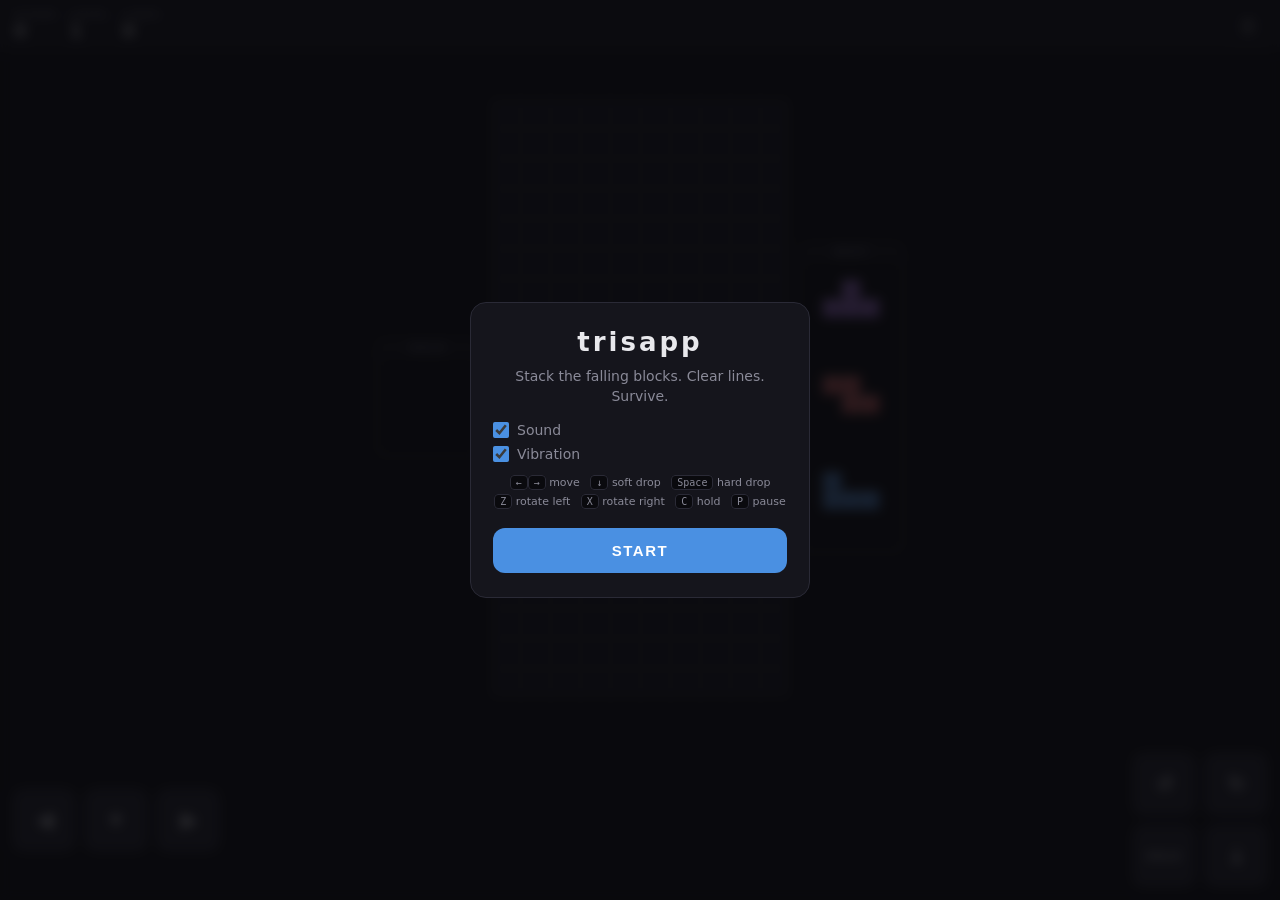
==== src/index.html @ a1db8b9d "Replace trisapp wrapper with vanilla JS falling-block puzzle game The trisapp wasm build relies on p" ====
<!doctype html>
<html lang="en">
<head>
  <meta charset="utf-8">
  <meta name="viewport" content="width=device-width,initial-scale=1,viewport-fit=cover,user-scalable=no,maximum-scale=1">
  <title>trisapp</title>

  <meta name="theme-color" content="#0a0a0e">
  <meta name="color-scheme" content="dark">
  <meta name="apple-mobile-web-app-capable" content="yes">
  <meta name="apple-mobile-web-app-status-bar-style" content="black-translucent">
  <meta name="apple-mobile-web-app-title" content="trisapp">
  <meta name="mobile-web-app-capable" content="yes">
  <meta name="format-detection" content="telephone=no">

  <link rel="manifest" href="manifest.webmanifest">
  <link rel="apple-touch-icon" href="icons/icon-180.png">
  <link rel="apple-touch-icon" sizes="180x180" href="icons/icon-180.png">
  <link rel="icon" href="icons/icon-192.png">

  <link rel="stylesheet" href="style.css">
  <script src="register-sw.js"></script>
</head>
<body>
  <div id="app">
    <header id="status">
      <div class="stat"><span class="label">SCORE</span><span id="score">0</span></div>
      <div class="stat"><span class="label">LEVEL</span><span id="level">1</span></div>
      <div class="stat"><span class="label">LINES</span><span id="lines">0</span></div>
      <button id="menu-btn" type="button" aria-label="Menu">☰</button>
    </header>

    <main id="play">
      <aside id="side-left">
        <div class="panel">
          <div class="panel-label">HOLD</div>
          <canvas id="hold" width="96" height="96"></canvas>
        </div>
      </aside>

      <div id="board-wrap">
        <canvas id="board"></canvas>
      </div>

      <aside id="side-right">
        <div class="panel">
          <div class="panel-label">NEXT</div>
          <canvas id="next" width="96" height="288"></canvas>
        </div>
      </aside>
    </main>

    <footer id="controls">
      <div class="dpad">
        <button class="btn" type="button" data-key="left"  aria-label="Left">◀</button>
        <button class="btn" type="button" data-key="down"  aria-label="Soft drop">▼</button>
        <button class="btn" type="button" data-key="right" aria-label="Right">▶</button>
      </div>
      <div class="actions">
        <button class="btn" type="button" data-key="rotate-ccw" aria-label="Rotate left">↺</button>
        <button class="btn" type="button" data-key="rotate-cw"  aria-label="Rotate right">↻</button>
        <button class="btn small" type="button" data-key="hold" aria-label="Hold">HOLD</button>
        <button class="btn"       type="button" data-key="hard-drop" aria-label="Hard drop">⤓</button>
      </div>
    </footer>

    <div id="overlay" class="hidden" aria-hidden="true">
      <div class="overlay-card">
        <h2 id="overlay-title">trisapp</h2>
        <p id="overlay-message">Stack the falling blocks. Clear lines. Survive.</p>
        <div class="overlay-stats hidden" id="overlay-stats">
          <div><span class="label">SCORE</span><span id="final-score">0</span></div>
          <div><span class="label">LINES</span><span id="final-lines">0</span></div>
          <div><span class="label">LEVEL</span><span id="final-level">1</span></div>
        </div>
        <div class="settings">
          <label><input type="checkbox" id="sound-toggle" checked> Sound</label>
          <label><input type="checkbox" id="vibrate-toggle" checked> Vibration</label>
        </div>
        <div class="hint">
          <kbd>←</kbd><kbd>→</kbd> move &nbsp; <kbd>↓</kbd> soft drop &nbsp; <kbd>Space</kbd> hard drop<br>
          <kbd>Z</kbd> rotate left &nbsp; <kbd>X</kbd> rotate right &nbsp; <kbd>C</kbd> hold &nbsp; <kbd>P</kbd> pause
        </div>
        <button id="overlay-action" type="button">START</button>
      </div>
    </div>
  </div>

  <script src="game.js" defer></script>
</body>
</html>
---- src/style.css ----
:root {
  --bg: #0a0a0e;
  --panel: #15151c;
  --panel-2: #1a1a22;
  --line: #2a2a36;
  --text: #e8e8ec;
  --dim: #8a8a98;
  --accent: #4a90e2;
}

* { box-sizing: border-box; margin: 0; padding: 0; }

html, body {
  height: 100%;
  background: var(--bg);
  color: var(--text);
  font-family: -apple-system, BlinkMacSystemFont, system-ui, sans-serif;
  -webkit-user-select: none;
  user-select: none;
  -webkit-touch-callout: none;
  touch-action: manipulation;
  overflow: hidden;
  overscroll-behavior: none;
}

#app {
  display: flex;
  flex-direction: column;
  height: 100dvh;
  padding: env(safe-area-inset-top) env(safe-area-inset-right)
           env(safe-area-inset-bottom) env(safe-area-inset-left);
  gap: 6px;
}

/* ---------- status bar ---------- */
header#status {
  display: flex;
  align-items: center;
  gap: 12px;
  padding: 8px 14px;
  background: var(--panel);
}
.stat { display: flex; flex-direction: column; line-height: 1.1; }
.label {
  font-size: 9px;
  letter-spacing: 2px;
  color: var(--dim);
  font-weight: 700;
}
#score, #level, #lines { font-size: 18px; font-weight: 700; font-variant-numeric: tabular-nums; }
#menu-btn {
  margin-left: auto;
  background: transparent;
  border: 1px solid var(--line);
  color: var(--text);
  width: 36px; height: 36px;
  border-radius: 8px;
  font-size: 16px;
  cursor: pointer;
}
#menu-btn:active { background: var(--line); }

/* ---------- play area ---------- */
main#play {
  flex: 1;
  display: flex;
  align-items: center;
  justify-content: center;
  gap: 8px;
  padding: 0 8px;
  min-height: 0;
}
aside { display: flex; flex-direction: column; gap: 8px; }
.panel {
  background: var(--panel);
  border-radius: 10px;
  padding: 6px;
}
.panel-label {
  font-size: 9px;
  letter-spacing: 2px;
  color: var(--dim);
  text-align: center;
  margin-bottom: 4px;
  font-weight: 700;
}
.panel canvas { display: block; }

#board-wrap {
  height: 100%;
  display: flex;
  align-items: center;
  justify-content: center;
  flex: 0 1 auto;
}
#board {
  display: block;
  background: var(--panel-2);
  border-radius: 6px;
  image-rendering: pixelated;
  image-rendering: crisp-edges;
  /* sized in JS to maintain 1:2 aspect and fit container */
  max-height: 100%;
  max-width: 100%;
}

/* ---------- controls ---------- */
footer#controls {
  display: flex;
  justify-content: space-between;
  align-items: center;
  gap: 12px;
  padding: 8px 12px 12px;
}
.dpad, .actions {
  display: grid;
  gap: 8px;
}
.dpad {
  grid-template-columns: repeat(3, 1fr);
}
.actions {
  grid-template-columns: repeat(2, 1fr);
}
.btn {
  background: var(--line);
  color: var(--text);
  border: none;
  border-radius: 12px;
  width: 56px; height: 56px;
  font-size: 20px;
  font-weight: 600;
  display: flex;
  align-items: center;
  justify-content: center;
  -webkit-tap-highlight-color: transparent;
  touch-action: manipulation;
  cursor: pointer;
  transition: transform 60ms ease, background 60ms ease;
}
.btn.small { font-size: 11px; letter-spacing: 1px; }
.btn:active, .btn.active {
  background: var(--accent);
  transform: scale(0.94);
}

/* slightly wider screens: bigger buttons */
@media (min-width: 420px) {
  .btn { width: 64px; height: 64px; }
}

/* ---------- overlay ---------- */
#overlay {
  position: fixed;
  inset: 0;
  background: rgba(10, 10, 14, 0.85);
  backdrop-filter: blur(6px);
  -webkit-backdrop-filter: blur(6px);
  display: flex;
  align-items: center;
  justify-content: center;
  z-index: 100;
  padding: 20px;
}
#overlay.hidden { display: none; }
.overlay-card {
  background: var(--panel);
  padding: 24px 22px;
  border-radius: 16px;
  max-width: 340px;
  width: 100%;
  text-align: center;
  border: 1px solid var(--line);
}
.overlay-card h2 {
  font-size: 26px;
  letter-spacing: 3px;
  margin-bottom: 10px;
}
.overlay-card p { color: var(--dim); margin-bottom: 14px; font-size: 14px; line-height: 1.4; }
.overlay-stats {
  display: grid;
  grid-template-columns: repeat(3, 1fr);
  gap: 8px;
  margin: 14px 0;
  padding: 12px;
  background: var(--bg);
  border-radius: 10px;
}
.overlay-stats.hidden { display: none; }
.overlay-stats div { display: flex; flex-direction: column; gap: 4px; }
.overlay-stats span:last-child { font-size: 20px; font-weight: 700; font-variant-numeric: tabular-nums; }
.settings {
  text-align: left;
  margin: 16px 0 12px;
  display: flex;
  flex-direction: column;
  gap: 8px;
  font-size: 14px;
  color: var(--dim);
}
.settings label { display: flex; align-items: center; gap: 8px; cursor: pointer; }
.settings input[type="checkbox"] { accent-color: var(--accent); width: 16px; height: 16px; }
.hint {
  font-size: 11px;
  color: var(--dim);
  line-height: 1.7;
  margin: 6px 0 16px;
}
.hint kbd {
  background: var(--bg);
  border: 1px solid var(--line);
  border-radius: 4px;
  padding: 1px 5px;
  font-family: ui-monospace, monospace;
  font-size: 10px;
}
@media (hover: none) { .hint { display: none; } }
#overlay-action {
  background: var(--accent);
  color: white;
  border: none;
  padding: 14px 24px;
  border-radius: 12px;
  font-size: 15px;
  font-weight: 700;
  letter-spacing: 1.5px;
  width: 100%;
  cursor: pointer;
}
#overlay-action:active { transform: scale(0.98); filter: brightness(0.9); }

/* ---------- landscape: stack controls on sides of board ---------- */
@media (orientation: landscape) and (max-height: 500px) {
  #app { gap: 4px; }
  header#status { padding: 4px 10px; }
  footer#controls { padding: 4px 8px 6px; }
  .btn { width: 48px; height: 48px; font-size: 16px; }
}
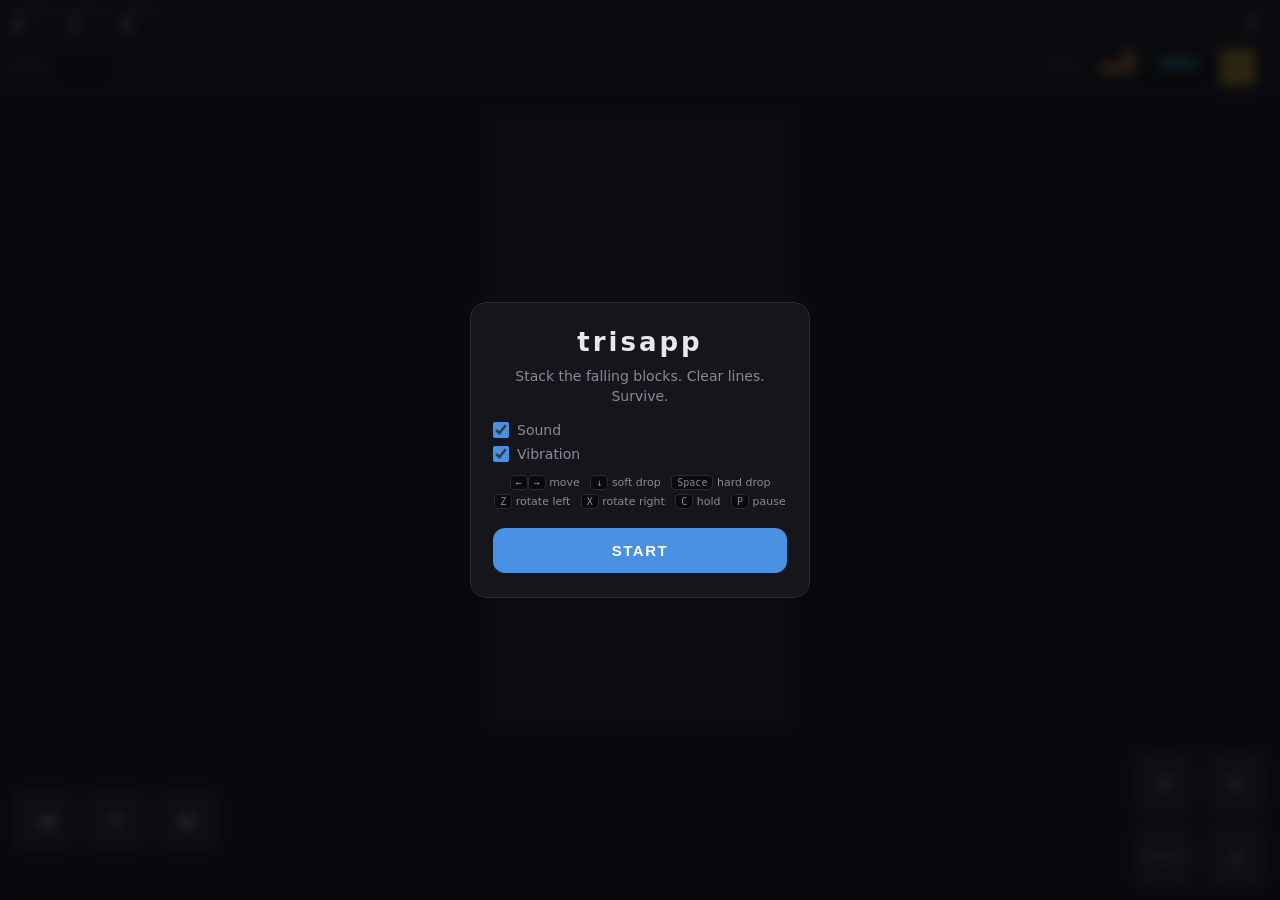
==== commit bfe112ff: "Give the board the full play-area width Move HOLD and NEXT out of left/right side panels into a comp" ====
--- a/src/index.html
+++ b/src/index.html
@@ -24,30 +24,26 @@
 <body>
   <div id="app">
     <header id="status">
-      <div class="stat"><span class="label">SCORE</span><span id="score">0</span></div>
-      <div class="stat"><span class="label">LEVEL</span><span id="level">1</span></div>
-      <div class="stat"><span class="label">LINES</span><span id="lines">0</span></div>
-      <button id="menu-btn" type="button" aria-label="Menu">☰</button>
+      <div class="status-row main-row">
+        <div class="stat"><span class="label">SCORE</span><span id="score">0</span></div>
+        <div class="stat"><span class="label">LEVEL</span><span id="level">1</span></div>
+        <div class="stat"><span class="label">LINES</span><span id="lines">0</span></div>
+        <button id="menu-btn" type="button" aria-label="Menu">☰</button>
+      </div>
+      <div class="status-row preview-row">
+        <div class="preview-group">
+          <span class="panel-label">HOLD</span>
+          <canvas id="hold" width="60" height="40"></canvas>
+        </div>
+        <div class="preview-group preview-next">
+          <span class="panel-label">NEXT</span>
+          <canvas id="next" width="180" height="40"></canvas>
+        </div>
+      </div>
     </header>
 
     <main id="play">
-      <aside id="side-left">
-        <div class="panel">
-          <div class="panel-label">HOLD</div>
-          <canvas id="hold" width="96" height="96"></canvas>
-        </div>
-      </aside>
-
-      <div id="board-wrap">
-        <canvas id="board"></canvas>
-      </div>
-
-      <aside id="side-right">
-        <div class="panel">
-          <div class="panel-label">NEXT</div>
-          <canvas id="next" width="96" height="288"></canvas>
-        </div>
-      </aside>
+      <canvas id="board"></canvas>
     </main>
 
     <footer id="controls">
--- a/src/style.css
+++ b/src/style.css
@@ -34,64 +34,59 @@
 
 /* ---------- status bar ---------- */
 header#status {
+  background: var(--panel);
+  padding: 6px 12px;
+  display: flex;
+  flex-direction: column;
+  gap: 4px;
+}
+.status-row {
   display: flex;
   align-items: center;
   gap: 12px;
-  padding: 8px 14px;
-  background: var(--panel);
-}
-.stat { display: flex; flex-direction: column; line-height: 1.1; }
+}
+.main-row .stat { display: flex; flex-direction: column; line-height: 1.05; }
 .label {
   font-size: 9px;
   letter-spacing: 2px;
   color: var(--dim);
   font-weight: 700;
 }
-#score, #level, #lines { font-size: 18px; font-weight: 700; font-variant-numeric: tabular-nums; }
+#score, #level, #lines { font-size: 17px; font-weight: 700; font-variant-numeric: tabular-nums; }
 #menu-btn {
   margin-left: auto;
   background: transparent;
   border: 1px solid var(--line);
   color: var(--text);
-  width: 36px; height: 36px;
+  width: 32px; height: 32px;
   border-radius: 8px;
   font-size: 16px;
   cursor: pointer;
 }
 #menu-btn:active { background: var(--line); }
 
+.preview-row {
+  border-top: 1px solid var(--line);
+  padding-top: 5px;
+  gap: 10px;
+}
+.preview-group {
+  display: flex;
+  align-items: center;
+  gap: 6px;
+}
+.preview-next { margin-left: auto; }
+.preview-group .panel-label { font-size: 9px; letter-spacing: 2px; color: var(--dim); font-weight: 700; }
+.preview-group canvas { display: block; background: var(--bg); border-radius: 4px; }
+
 /* ---------- play area ---------- */
 main#play {
   flex: 1;
   display: flex;
   align-items: center;
   justify-content: center;
-  gap: 8px;
-  padding: 0 8px;
+  padding: 4px;
   min-height: 0;
-}
-aside { display: flex; flex-direction: column; gap: 8px; }
-.panel {
-  background: var(--panel);
-  border-radius: 10px;
-  padding: 6px;
-}
-.panel-label {
-  font-size: 9px;
-  letter-spacing: 2px;
-  color: var(--dim);
-  text-align: center;
-  margin-bottom: 4px;
-  font-weight: 700;
-}
-.panel canvas { display: block; }
-
-#board-wrap {
-  height: 100%;
-  display: flex;
-  align-items: center;
-  justify-content: center;
-  flex: 0 1 auto;
 }
 #board {
   display: block;
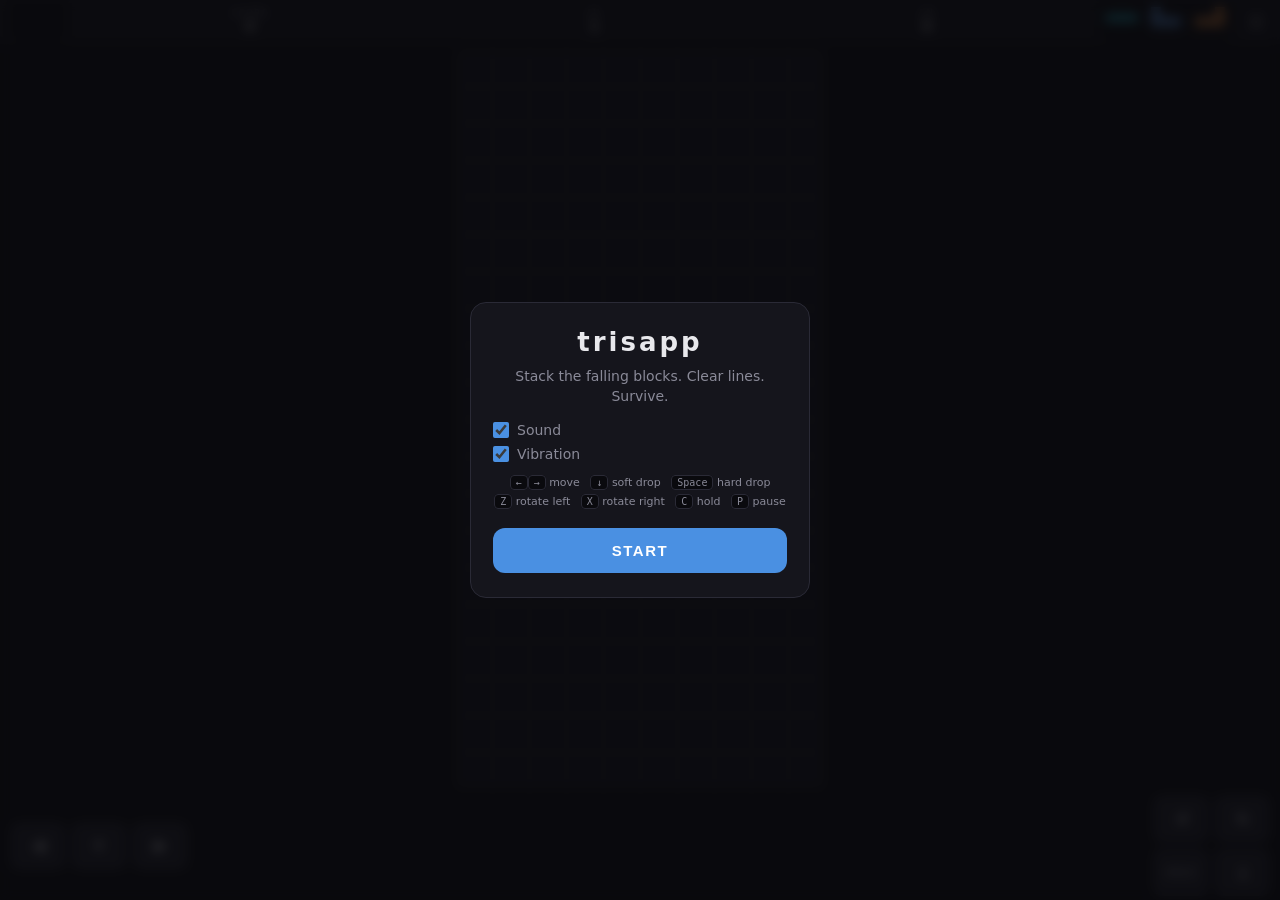
==== commit 1b0f665b: "Compact status + footer to give the board more vertical room Status collapses from a two-row header " ====
--- a/src/index.html
+++ b/src/index.html
@@ -24,22 +24,14 @@
 <body>
   <div id="app">
     <header id="status">
-      <div class="status-row main-row">
+      <canvas id="hold" width="56" height="36" title="Hold"></canvas>
+      <div class="stats">
         <div class="stat"><span class="label">SCORE</span><span id="score">0</span></div>
-        <div class="stat"><span class="label">LEVEL</span><span id="level">1</span></div>
-        <div class="stat"><span class="label">LINES</span><span id="lines">0</span></div>
-        <button id="menu-btn" type="button" aria-label="Menu">☰</button>
+        <div class="stat"><span class="label">LV</span><span id="level">1</span></div>
+        <div class="stat"><span class="label">LN</span><span id="lines">0</span></div>
       </div>
-      <div class="status-row preview-row">
-        <div class="preview-group">
-          <span class="panel-label">HOLD</span>
-          <canvas id="hold" width="60" height="40"></canvas>
-        </div>
-        <div class="preview-group preview-next">
-          <span class="panel-label">NEXT</span>
-          <canvas id="next" width="180" height="40"></canvas>
-        </div>
-      </div>
+      <canvas id="next" width="132" height="36" title="Next"></canvas>
+      <button id="menu-btn" type="button" aria-label="Menu">☰</button>
     </header>
 
     <main id="play">
--- a/src/style.css
+++ b/src/style.css
@@ -27,57 +27,50 @@
   display: flex;
   flex-direction: column;
   height: 100dvh;
-  padding: env(safe-area-inset-top) env(safe-area-inset-right)
-           env(safe-area-inset-bottom) env(safe-area-inset-left);
-  gap: 6px;
-}
-
-/* ---------- status bar ---------- */
+  /* Bottom safe-area is owned by the footer so it sits right against the
+     home indicator without double-padding. */
+  padding: env(safe-area-inset-top) env(safe-area-inset-right) 0 env(safe-area-inset-left);
+  gap: 2px;
+}
+
+/* ---------- status bar (single compact row) ---------- */
 header#status {
   background: var(--panel);
-  padding: 6px 12px;
+  padding: 4px 10px;
+  display: flex;
+  align-items: center;
+  gap: 10px;
+}
+.stats {
+  flex: 1;
+  display: flex;
+  justify-content: space-around;
+  gap: 8px;
+}
+.stat {
   display: flex;
   flex-direction: column;
-  gap: 4px;
-}
-.status-row {
-  display: flex;
-  align-items: center;
-  gap: 12px;
-}
-.main-row .stat { display: flex; flex-direction: column; line-height: 1.05; }
+  line-height: 1.05;
+  text-align: center;
+}
 .label {
-  font-size: 9px;
-  letter-spacing: 2px;
+  font-size: 8px;
+  letter-spacing: 1.5px;
   color: var(--dim);
   font-weight: 700;
 }
-#score, #level, #lines { font-size: 17px; font-weight: 700; font-variant-numeric: tabular-nums; }
+#score, #level, #lines { font-size: 14px; font-weight: 700; font-variant-numeric: tabular-nums; }
+#hold, #next { display: block; background: var(--bg); border-radius: 4px; }
 #menu-btn {
-  margin-left: auto;
   background: transparent;
   border: 1px solid var(--line);
   color: var(--text);
-  width: 32px; height: 32px;
-  border-radius: 8px;
-  font-size: 16px;
+  width: 28px; height: 28px;
+  border-radius: 6px;
+  font-size: 14px;
   cursor: pointer;
 }
 #menu-btn:active { background: var(--line); }
-
-.preview-row {
-  border-top: 1px solid var(--line);
-  padding-top: 5px;
-  gap: 10px;
-}
-.preview-group {
-  display: flex;
-  align-items: center;
-  gap: 6px;
-}
-.preview-next { margin-left: auto; }
-.preview-group .panel-label { font-size: 9px; letter-spacing: 2px; color: var(--dim); font-weight: 700; }
-.preview-group canvas { display: block; background: var(--bg); border-radius: 4px; }
 
 /* ---------- play area ---------- */
 main#play {
@@ -85,7 +78,7 @@
   display: flex;
   align-items: center;
   justify-content: center;
-  padding: 4px;
+  padding: 2px;
   min-height: 0;
 }
 #board {
@@ -104,26 +97,23 @@
   display: flex;
   justify-content: space-between;
   align-items: center;
-  gap: 12px;
-  padding: 8px 12px 12px;
+  gap: 10px;
+  /* Top is tight; bottom absorbs the home-indicator safe area. */
+  padding: 2px 10px max(env(safe-area-inset-bottom), 4px);
 }
 .dpad, .actions {
   display: grid;
-  gap: 8px;
-}
-.dpad {
-  grid-template-columns: repeat(3, 1fr);
-}
-.actions {
-  grid-template-columns: repeat(2, 1fr);
-}
+  gap: 5px;
+}
+.dpad { grid-template-columns: repeat(3, 1fr); }
+.actions { grid-template-columns: repeat(2, 1fr); }
 .btn {
   background: var(--line);
   color: var(--text);
   border: none;
-  border-radius: 12px;
-  width: 56px; height: 56px;
-  font-size: 20px;
+  border-radius: 9px;
+  width: 48px; height: 42px;
+  font-size: 16px;
   font-weight: 600;
   display: flex;
   align-items: center;
@@ -133,15 +123,14 @@
   cursor: pointer;
   transition: transform 60ms ease, background 60ms ease;
 }
-.btn.small { font-size: 11px; letter-spacing: 1px; }
+.btn.small { font-size: 9px; letter-spacing: 1px; }
 .btn:active, .btn.active {
   background: var(--accent);
   transform: scale(0.94);
 }
 
-/* slightly wider screens: bigger buttons */
 @media (min-width: 420px) {
-  .btn { width: 64px; height: 64px; }
+  .btn { width: 56px; height: 48px; }
 }
 
 /* ---------- overlay ---------- */
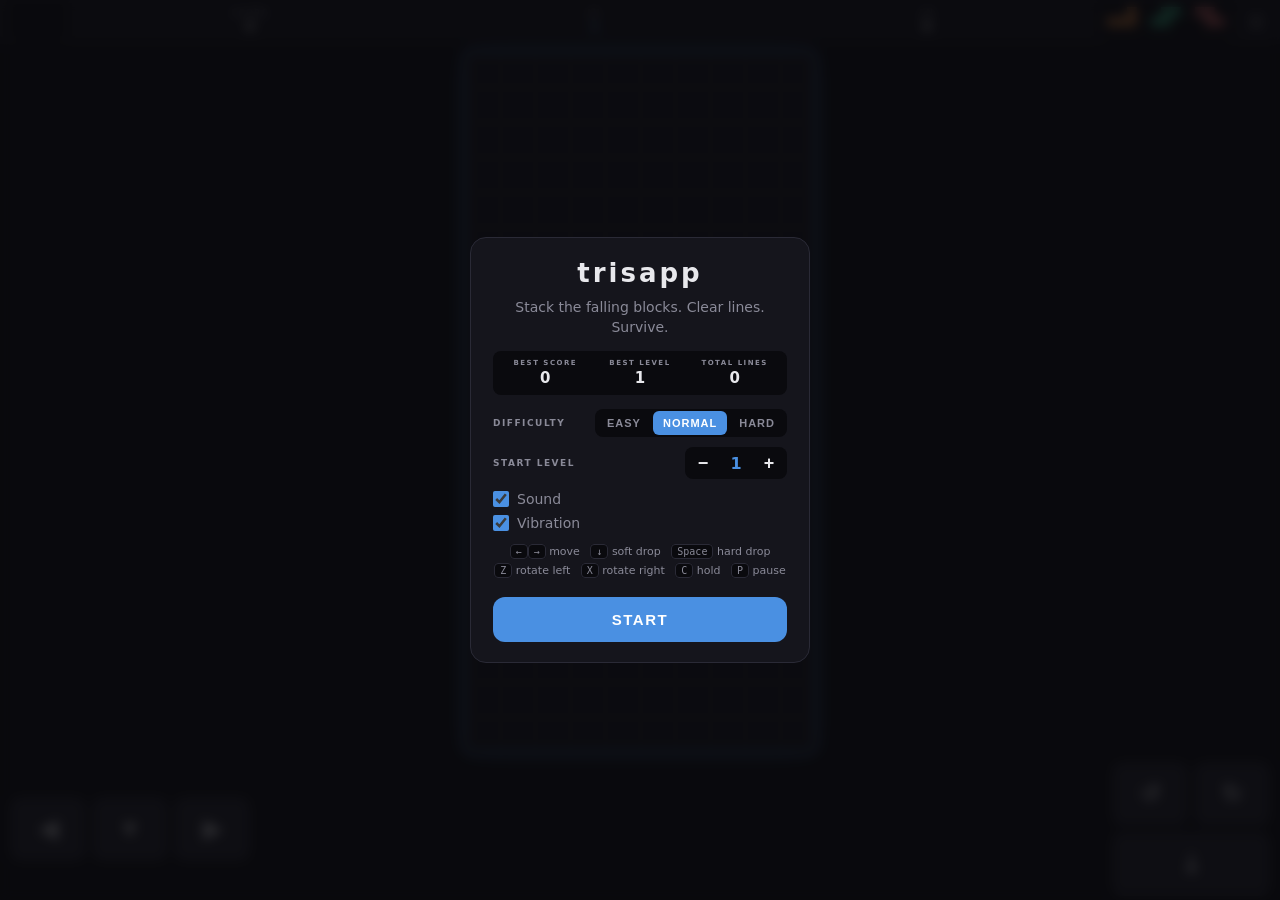
==== commit 161885e8: "Add progress storage, difficulty + start level, level colors, bigger controls" ====
--- a/src/index.html
+++ b/src/index.html
@@ -24,7 +24,7 @@
 <body>
   <div id="app">
     <header id="status">
-      <canvas id="hold" width="56" height="36" title="Hold"></canvas>
+      <canvas id="hold" width="56" height="36" title="Hold (tap to swap)" data-key="hold" role="button" aria-label="Hold"></canvas>
       <div class="stats">
         <div class="stat"><span class="label">SCORE</span><span id="score">0</span></div>
         <div class="stat"><span class="label">LV</span><span id="level">1</span></div>
@@ -47,8 +47,7 @@
       <div class="actions">
         <button class="btn" type="button" data-key="rotate-ccw" aria-label="Rotate left">↺</button>
         <button class="btn" type="button" data-key="rotate-cw"  aria-label="Rotate right">↻</button>
-        <button class="btn small" type="button" data-key="hold" aria-label="Hold">HOLD</button>
-        <button class="btn"       type="button" data-key="hard-drop" aria-label="Hard drop">⤓</button>
+        <button class="btn wide" type="button" data-key="hard-drop" aria-label="Hard drop">⤓</button>
       </div>
     </footer>
 
@@ -60,6 +59,28 @@
           <div><span class="label">SCORE</span><span id="final-score">0</span></div>
           <div><span class="label">LINES</span><span id="final-lines">0</span></div>
           <div><span class="label">LEVEL</span><span id="final-level">1</span></div>
+        </div>
+        <p id="new-best" class="new-best hidden">NEW BEST!</p>
+        <div class="best-stats" id="best-stats">
+          <div><span class="label">BEST SCORE</span><span id="best-score">0</span></div>
+          <div><span class="label">BEST LEVEL</span><span id="best-level">1</span></div>
+          <div><span class="label">TOTAL LINES</span><span id="total-lines">0</span></div>
+        </div>
+        <div class="picker" id="difficulty-picker" role="radiogroup" aria-label="Difficulty">
+          <span class="label">DIFFICULTY</span>
+          <div class="seg">
+            <button type="button" data-difficulty="easy"   role="radio">EASY</button>
+            <button type="button" data-difficulty="normal" role="radio" aria-checked="true" class="on">NORMAL</button>
+            <button type="button" data-difficulty="hard"   role="radio">HARD</button>
+          </div>
+        </div>
+        <div class="picker">
+          <span class="label">START LEVEL</span>
+          <div class="stepper">
+            <button type="button" id="start-level-down" aria-label="Decrease start level">−</button>
+            <span id="start-level">1</span>
+            <button type="button" id="start-level-up" aria-label="Increase start level">+</button>
+          </div>
         </div>
         <div class="settings">
           <label><input type="checkbox" id="sound-toggle" checked> Sound</label>
--- a/src/style.css
+++ b/src/style.css
@@ -6,6 +6,8 @@
   --text: #e8e8ec;
   --dim: #8a8a98;
   --accent: #4a90e2;
+  /* Tinted per level by JS at runtime. */
+  --level-color: var(--accent);
 }
 
 * { box-sizing: border-box; margin: 0; padding: 0; }
@@ -60,7 +62,10 @@
   font-weight: 700;
 }
 #score, #level, #lines { font-size: 14px; font-weight: 700; font-variant-numeric: tabular-nums; }
+#level { color: var(--level-color); }
 #hold, #next { display: block; background: var(--bg); border-radius: 4px; }
+#hold { cursor: pointer; transition: outline-color 80ms ease; outline: 1px solid transparent; }
+#hold.active { outline-color: var(--level-color); }
 #menu-btn {
   background: transparent;
   border: 1px solid var(--line);
@@ -90,6 +95,8 @@
   /* sized in JS to maintain 1:2 aspect and fit container */
   max-height: 100%;
   max-width: 100%;
+  box-shadow: 0 0 0 2px var(--level-color), 0 0 22px -8px var(--level-color);
+  transition: box-shadow 240ms ease;
 }
 
 /* ---------- controls ---------- */
@@ -103,7 +110,7 @@
 }
 .dpad, .actions {
   display: grid;
-  gap: 5px;
+  gap: 6px;
 }
 .dpad { grid-template-columns: repeat(3, 1fr); }
 .actions { grid-template-columns: repeat(2, 1fr); }
@@ -111,9 +118,9 @@
   background: var(--line);
   color: var(--text);
   border: none;
-  border-radius: 9px;
-  width: 48px; height: 42px;
-  font-size: 16px;
+  border-radius: 11px;
+  width: 64px; height: 56px;
+  font-size: 22px;
   font-weight: 600;
   display: flex;
   align-items: center;
@@ -123,14 +130,17 @@
   cursor: pointer;
   transition: transform 60ms ease, background 60ms ease;
 }
-.btn.small { font-size: 9px; letter-spacing: 1px; }
+.btn.wide { grid-column: span 2; width: 100%; }
 .btn:active, .btn.active {
-  background: var(--accent);
+  background: var(--level-color);
   transform: scale(0.94);
 }
 
 @media (min-width: 420px) {
-  .btn { width: 56px; height: 48px; }
+  .btn { width: 76px; height: 64px; font-size: 24px; }
+}
+@media (max-width: 340px) {
+  .btn { width: 56px; height: 50px; font-size: 20px; }
 }
 
 /* ---------- overlay ---------- */
@@ -149,12 +159,14 @@
 #overlay.hidden { display: none; }
 .overlay-card {
   background: var(--panel);
-  padding: 24px 22px;
+  padding: 20px 22px;
   border-radius: 16px;
   max-width: 340px;
   width: 100%;
   text-align: center;
   border: 1px solid var(--line);
+  max-height: calc(100dvh - 32px);
+  overflow-y: auto;
 }
 .overlay-card h2 {
   font-size: 26px;
@@ -176,7 +188,7 @@
 .overlay-stats span:last-child { font-size: 20px; font-weight: 700; font-variant-numeric: tabular-nums; }
 .settings {
   text-align: left;
-  margin: 16px 0 12px;
+  margin: 12px 0;
   display: flex;
   flex-direction: column;
   gap: 8px;
@@ -184,7 +196,87 @@
   color: var(--dim);
 }
 .settings label { display: flex; align-items: center; gap: 8px; cursor: pointer; }
-.settings input[type="checkbox"] { accent-color: var(--accent); width: 16px; height: 16px; }
+.settings input[type="checkbox"] { accent-color: var(--level-color); width: 16px; height: 16px; }
+
+.new-best {
+  color: var(--level-color);
+  font-weight: 700;
+  letter-spacing: 3px;
+  font-size: 12px;
+  margin: -4px 0 10px;
+}
+.new-best.hidden { display: none; }
+
+.best-stats {
+  display: grid;
+  grid-template-columns: repeat(3, 1fr);
+  gap: 6px;
+  margin: 10px 0 14px;
+  padding: 8px;
+  background: var(--bg);
+  border-radius: 8px;
+}
+.best-stats div { display: flex; flex-direction: column; gap: 2px; }
+.best-stats .label { font-size: 7px; }
+.best-stats span:last-child { font-size: 15px; font-weight: 700; font-variant-numeric: tabular-nums; }
+
+.picker {
+  display: flex;
+  align-items: center;
+  justify-content: space-between;
+  margin: 10px 0;
+  gap: 10px;
+}
+.picker .label { font-size: 9px; color: var(--dim); }
+.picker .seg {
+  display: inline-flex;
+  background: var(--bg);
+  border-radius: 8px;
+  padding: 2px;
+  gap: 2px;
+}
+.picker .seg button {
+  background: transparent;
+  color: var(--dim);
+  border: none;
+  font-size: 11px;
+  font-weight: 700;
+  letter-spacing: 1px;
+  padding: 6px 10px;
+  border-radius: 6px;
+  cursor: pointer;
+}
+.picker .seg button.on {
+  background: var(--level-color);
+  color: white;
+}
+.picker .stepper {
+  display: inline-flex;
+  align-items: center;
+  gap: 8px;
+  background: var(--bg);
+  border-radius: 8px;
+  padding: 2px 4px;
+}
+.picker .stepper button {
+  background: transparent;
+  color: var(--text);
+  border: none;
+  width: 28px;
+  height: 28px;
+  font-size: 18px;
+  font-weight: 700;
+  border-radius: 6px;
+  cursor: pointer;
+}
+.picker .stepper button:active { background: var(--line); }
+.picker .stepper span {
+  min-width: 22px;
+  text-align: center;
+  font-weight: 700;
+  font-variant-numeric: tabular-nums;
+  color: var(--level-color);
+}
 .hint {
   font-size: 11px;
   color: var(--dim);
@@ -201,7 +293,7 @@
 }
 @media (hover: none) { .hint { display: none; } }
 #overlay-action {
-  background: var(--accent);
+  background: var(--level-color);
   color: white;
   border: none;
   padding: 14px 24px;
@@ -211,6 +303,7 @@
   letter-spacing: 1.5px;
   width: 100%;
   cursor: pointer;
+  transition: background 200ms ease;
 }
 #overlay-action:active { transform: scale(0.98); filter: brightness(0.9); }
 
@@ -219,5 +312,5 @@
   #app { gap: 4px; }
   header#status { padding: 4px 10px; }
   footer#controls { padding: 4px 8px 6px; }
-  .btn { width: 48px; height: 48px; font-size: 16px; }
-}
+  .btn { width: 58px; height: 50px; font-size: 18px; }
+}
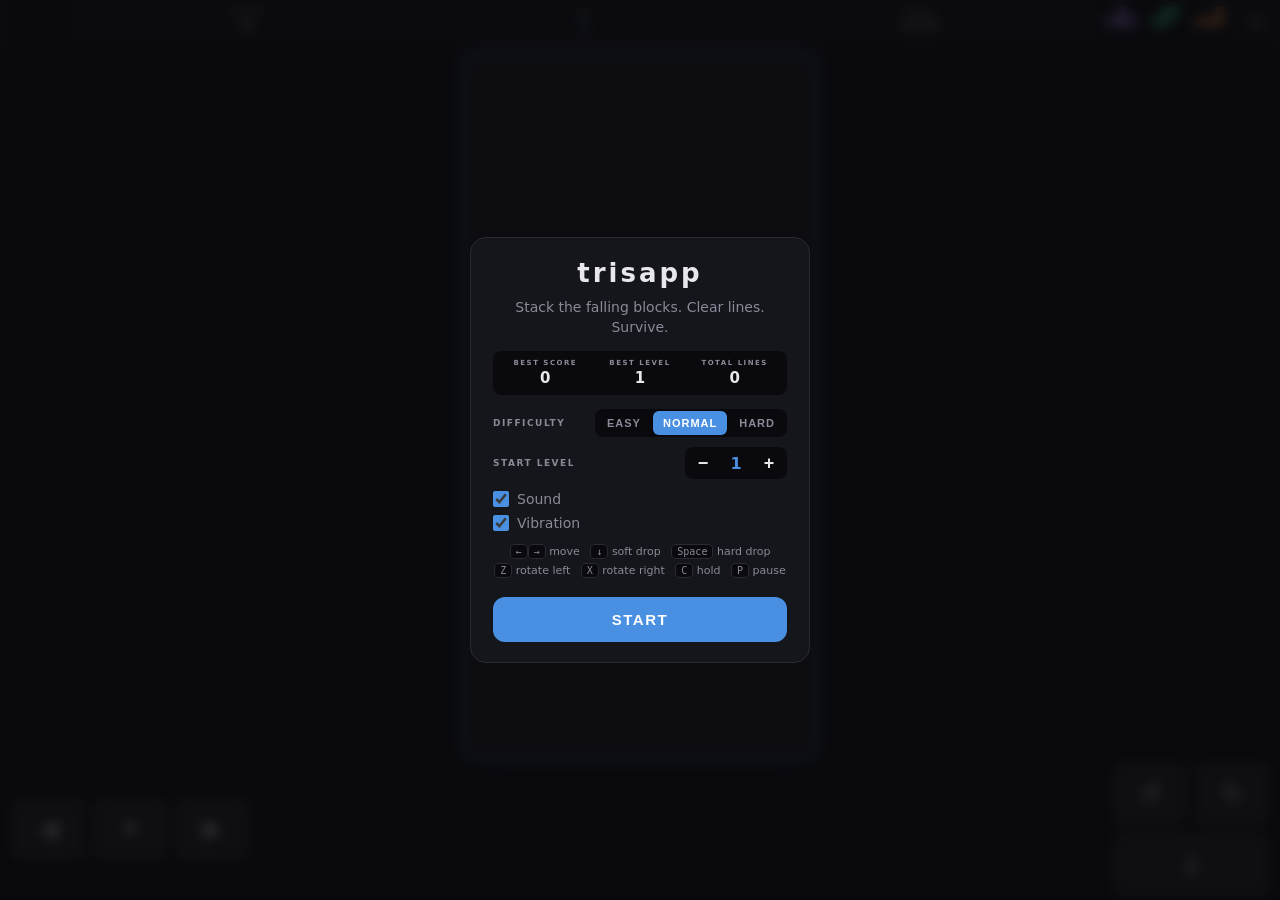
==== commit 7cd8bd8e: "Add per-level goal: clear 10 lines, then LEVEL-X transition card" ====
--- a/src/index.html
+++ b/src/index.html
@@ -24,14 +24,17 @@
 <body>
   <div id="app">
     <header id="status">
-      <canvas id="hold" width="56" height="36" title="Hold (tap to swap)" data-key="hold" role="button" aria-label="Hold"></canvas>
-      <div class="stats">
-        <div class="stat"><span class="label">SCORE</span><span id="score">0</span></div>
-        <div class="stat"><span class="label">LV</span><span id="level">1</span></div>
-        <div class="stat"><span class="label">LN</span><span id="lines">0</span></div>
+      <div class="status-row">
+        <canvas id="hold" width="56" height="36" title="Hold (tap to swap)" data-key="hold" role="button" aria-label="Hold"></canvas>
+        <div class="stats">
+          <div class="stat"><span class="label">SCORE</span><span id="score">0</span></div>
+          <div class="stat"><span class="label">LV</span><span id="level">1</span></div>
+          <div class="stat"><span class="label">GOAL</span><span id="goal">0/10</span></div>
+        </div>
+        <canvas id="next" width="132" height="36" title="Next"></canvas>
+        <button id="menu-btn" type="button" aria-label="Menu">☰</button>
       </div>
-      <canvas id="next" width="132" height="36" title="Next"></canvas>
-      <button id="menu-btn" type="button" aria-label="Menu">☰</button>
+      <div id="level-progress" aria-hidden="true"><div id="level-progress-fill"></div></div>
     </header>
 
     <main id="play">
--- a/src/style.css
+++ b/src/style.css
@@ -38,10 +38,26 @@
 /* ---------- status bar (single compact row) ---------- */
 header#status {
   background: var(--panel);
-  padding: 4px 10px;
+  padding: 4px 10px 5px;
+}
+.status-row {
   display: flex;
   align-items: center;
   gap: 10px;
+}
+#level-progress {
+  height: 3px;
+  margin-top: 4px;
+  background: var(--bg);
+  border-radius: 2px;
+  overflow: hidden;
+}
+#level-progress-fill {
+  height: 100%;
+  background: var(--level-color);
+  width: 0%;
+  border-radius: 2px;
+  transition: width 240ms cubic-bezier(.4,.6,.2,1), background 240ms ease;
 }
 .stats {
   flex: 1;
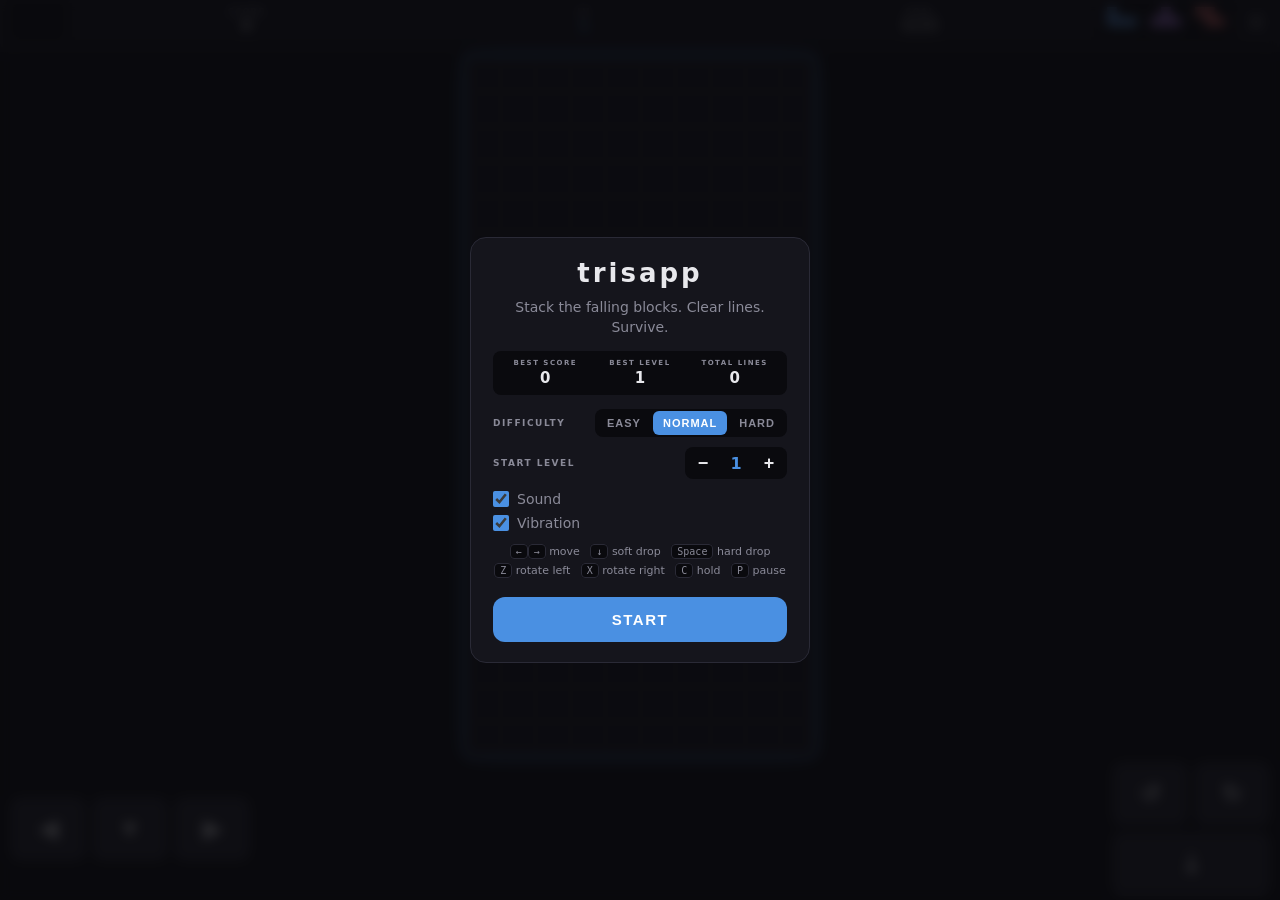
==== commit df240567: "Scale lines-per-level: 20 at L1, +5 each level" ====
--- a/src/index.html
+++ b/src/index.html
@@ -29,7 +29,7 @@
         <div class="stats">
           <div class="stat"><span class="label">SCORE</span><span id="score">0</span></div>
           <div class="stat"><span class="label">LV</span><span id="level">1</span></div>
-          <div class="stat"><span class="label">GOAL</span><span id="goal">0/10</span></div>
+          <div class="stat"><span class="label">GOAL</span><span id="goal">0/20</span></div>
         </div>
         <canvas id="next" width="132" height="36" title="Next"></canvas>
         <button id="menu-btn" type="button" aria-label="Menu">☰</button>
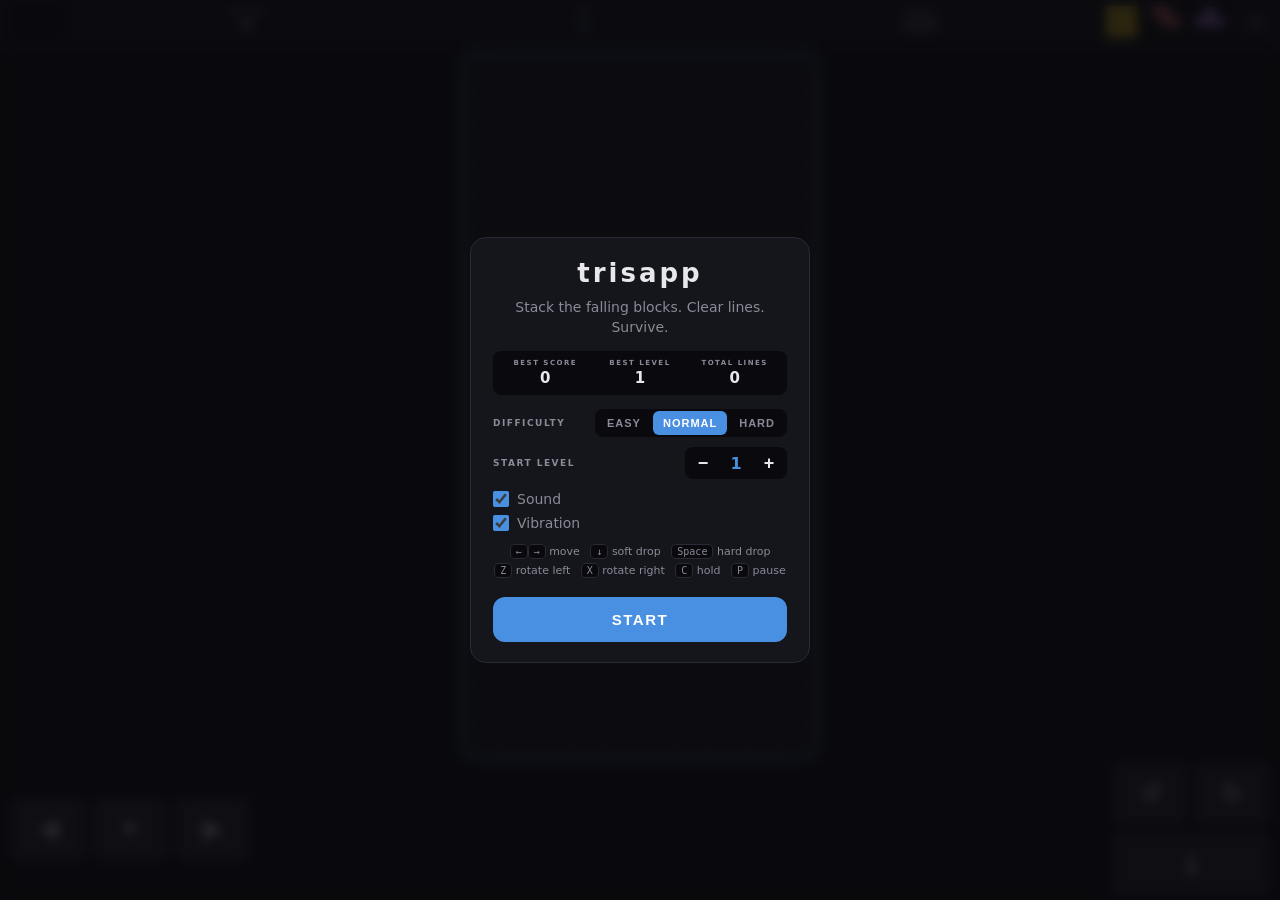
==== commit 286c615f: "Expand pause overlay into a full mid-game menu with RESUME / RESTART" ====
--- a/src/index.html
+++ b/src/index.html
@@ -94,6 +94,7 @@
           <kbd>Z</kbd> rotate left &nbsp; <kbd>X</kbd> rotate right &nbsp; <kbd>C</kbd> hold &nbsp; <kbd>P</kbd> pause
         </div>
         <button id="overlay-action" type="button">START</button>
+        <button id="overlay-secondary" type="button" class="hidden">RESTART</button>
       </div>
     </div>
   </div>
--- a/src/style.css
+++ b/src/style.css
@@ -322,6 +322,21 @@
   transition: background 200ms ease;
 }
 #overlay-action:active { transform: scale(0.98); filter: brightness(0.9); }
+#overlay-secondary {
+  background: transparent;
+  color: var(--dim);
+  border: none;
+  margin-top: 8px;
+  padding: 10px;
+  font-size: 12px;
+  font-weight: 600;
+  letter-spacing: 1.5px;
+  width: 100%;
+  cursor: pointer;
+  border-radius: 8px;
+}
+#overlay-secondary:active { color: var(--text); background: var(--bg); }
+#overlay-secondary.hidden { display: none; }
 
 /* ---------- landscape: stack controls on sides of board ---------- */
 @media (orientation: landscape) and (max-height: 500px) {
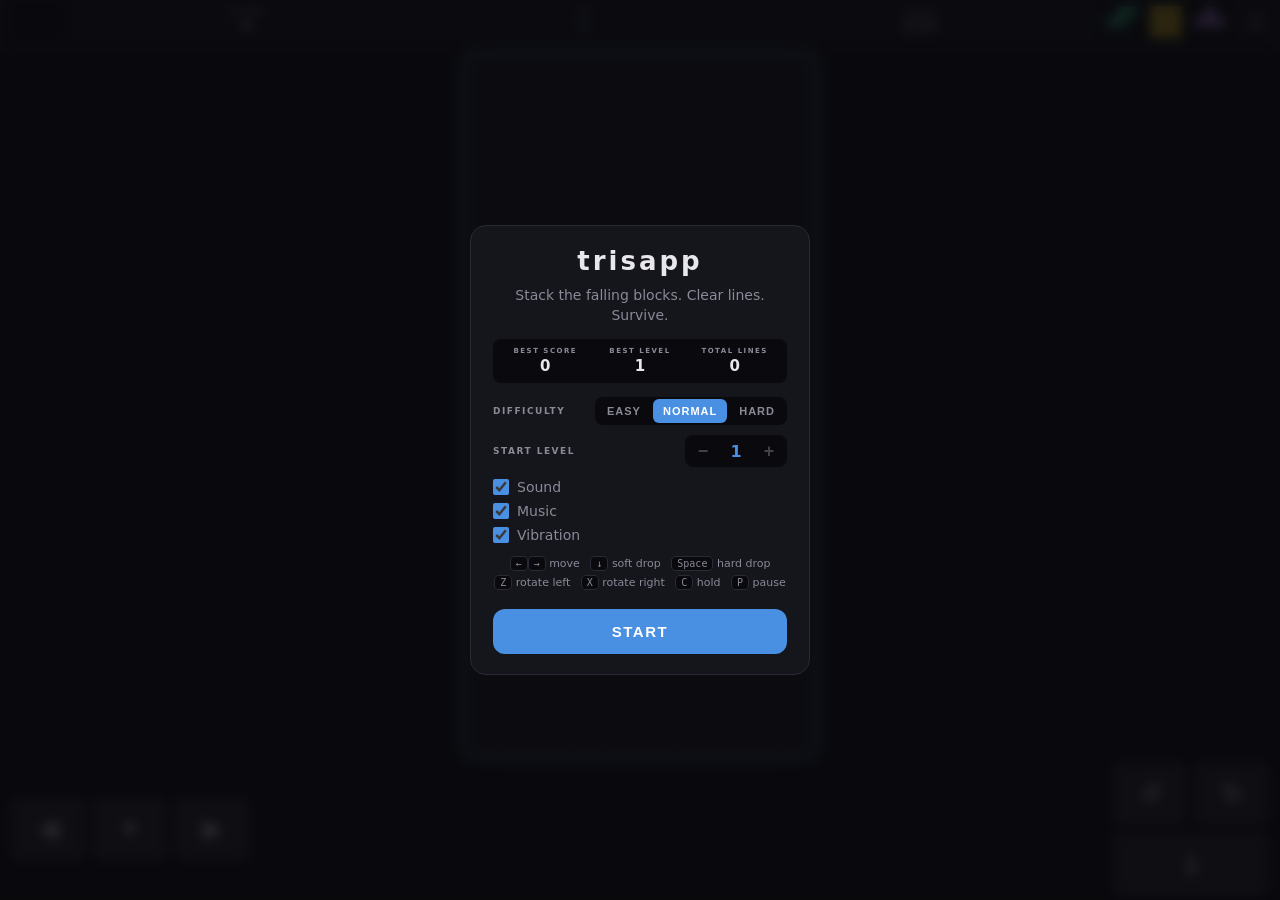
==== commit adf530fd: "Add level unlocks, restart-at-death-level, per-level music, default to top unlocked level" ====
--- a/src/index.html
+++ b/src/index.html
@@ -87,6 +87,7 @@
         </div>
         <div class="settings">
           <label><input type="checkbox" id="sound-toggle" checked> Sound</label>
+          <label><input type="checkbox" id="music-toggle" checked> Music</label>
           <label><input type="checkbox" id="vibrate-toggle" checked> Vibration</label>
         </div>
         <div class="hint">
--- a/src/style.css
+++ b/src/style.css
@@ -286,6 +286,11 @@
   cursor: pointer;
 }
 .picker .stepper button:active { background: var(--line); }
+.picker .stepper button:disabled {
+  opacity: 0.25;
+  cursor: not-allowed;
+}
+.picker .stepper button:disabled:active { background: transparent; }
 .picker .stepper span {
   min-width: 22px;
   text-align: center;
